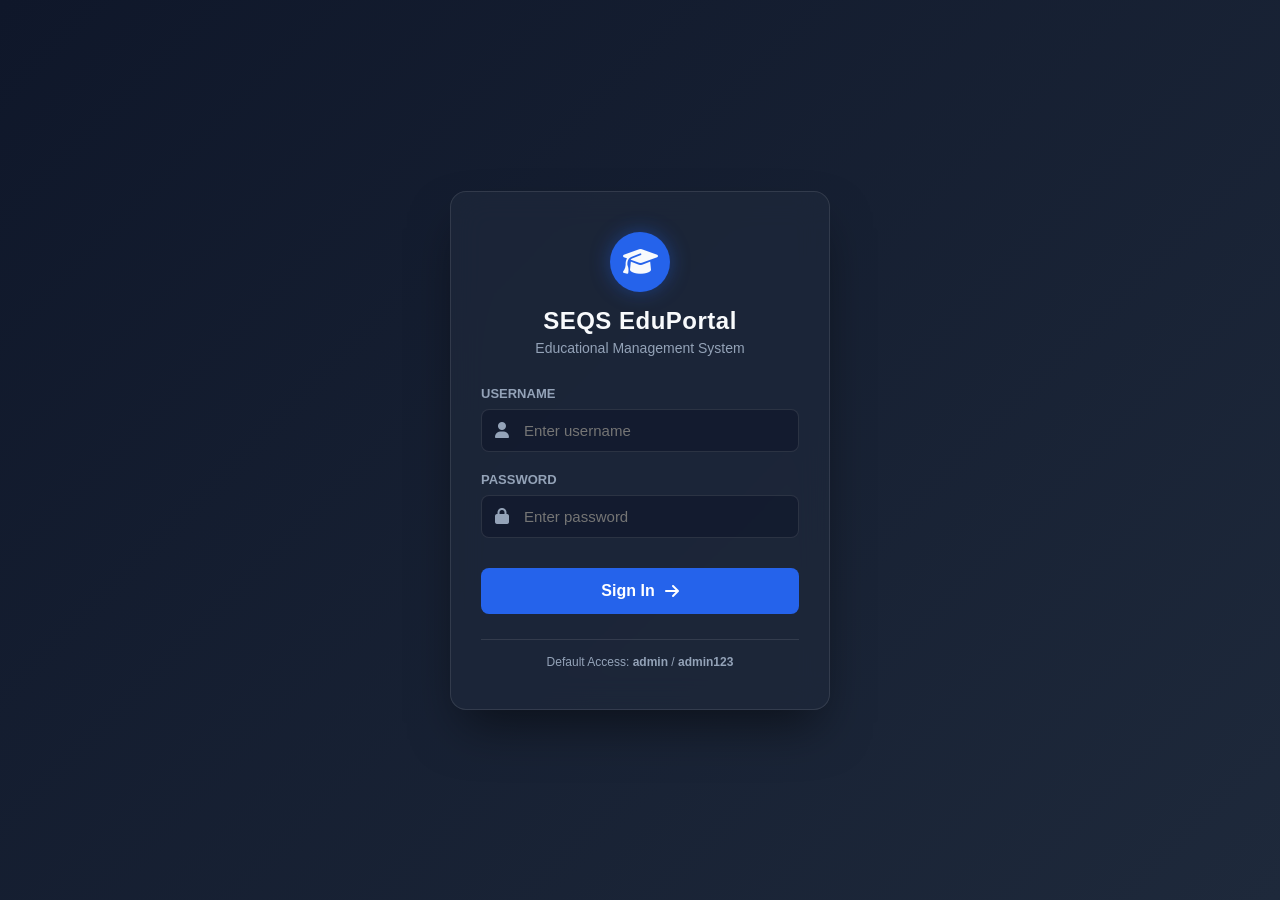
==== login.html @ 7aed267c "Add files via upload" ====
<!DOCTYPE html>
<html lang="en">
<head>
  <meta charset="UTF-8">
  <meta name="viewport" content="width=device-width, initial-scale=1.0">
  <title>SEQS Admin - Professional Login</title>
  <link rel="stylesheet" href="login.css">
  <link rel="stylesheet" href="https://cdnjs.cloudflare.com/ajax/libs/font-awesome/6.4.0/css/all.min.css">
</head>
<body>
  <div id="toast-container" class="toast-container"></div>
  <div class="login-container">
    <div class="login-card">
      <div class="brand-header">
        <div class="brand-logo">
          <i class="fa-solid fa-graduation-cap"></i>
        </div>
        <h2>SEQS EduPortal</h2>
        <p>Educational Management System</p>
      </div>

      <form id="loginForm" class="login-form">
        <div class="input-group">
          <label for="username">Username</label>
          <div class="input-wrapper">
            <i class="fa-solid fa-user"></i>
            <input type="text" id="username" placeholder="Enter username" required autocomplete="username">
          </div>
        </div>

        <div class="input-group">
          <label for="password">Password</label>
          <div class="input-wrapper">
            <i class="fa-solid fa-lock"></i>
            <input type="password" id="password" placeholder="Enter password" required autocomplete="current-password">
          </div>
        </div>

        <button type="submit" class="btn-login" id="btnLogin">
          <span>Sign In</span>
          <i class="fa-solid fa-arrow-right"></i>
        </button>
      </form>

      <div class="login-footer">
        <p>Default Access: <strong>admin</strong> / <strong>admin123</strong></p>
      </div>
    </div>
  </div>
  <script src="login.js"></script>
</body>
</html>
---- login.css ----
:root {
  --primary: #2563eb;
  --primary-dark: #1d4ed8;
  --bg-gradient: linear-gradient(135deg, #0f172a 0%, #1e293b 100%);
  --glass-bg: rgba(255, 255, 255, 0.05);
  --glass-border: rgba(255, 255, 255, 0.1);
  --text-main: #f8fafc;
  --text-muted: #94a3b8;
  --error: #ef4444;
  --success: #10b981;
}

* {
  box-sizing: border-box;
  margin: 0;
  padding: 0;
  font-family: 'Segoe UI', Tahoma, Geneva, Verdana, sans-serif;
}

body {
  min-height: 100vh;
  display: flex;
  align-items: center;
  justify-content: center;
  background: var(--bg-gradient);
  color: var(--text-main);
  overflow: hidden;
  position: relative;
}

.login-container {
  width: 100%;
  max-width: 420px;
  padding: 20px;
  z-index: 10;
}

.login-card {
  background: rgba(30, 41, 59, 0.7);
  backdrop-filter: blur(16px);
  -webkit-backdrop-filter: blur(16px);
  border: 1px solid var(--glass-border);
  border-radius: 16px;
  padding: 40px 30px;
  box-shadow: 0 25px 50px -12px rgba(0, 0, 0, 0.5);
  transition: transform 0.3s ease, box-shadow 0.3s ease;
}

.login-card.shake {
  animation: shake 0.5s cubic-bezier(0.36, 0.07, 0.19, 0.97) both;
}

@keyframes shake {
  10%, 90% { transform: translate3d(-1px, 0, 0); }
  20%, 80% { transform: translate3d(2px, 0, 0); }
  30%, 50%, 70% { transform: translate3d(-4px, 0, 0); }
  40%, 60% { transform: translate3d(4px, 0, 0); }
}

.brand-header {
  text-align: center;
  margin-bottom: 30px;
}

.brand-logo {
  width: 60px;
  height: 60px;
  background: var(--primary);
  border-radius: 50%;
  display: flex;
  align-items: center;
  justify-content: center;
  margin: 0 auto 15px;
  font-size: 28px;
  box-shadow: 0 0 20px rgba(37, 99, 235, 0.4);
}

.brand-header h2 {
  font-size: 24px;
  font-weight: 700;
  letter-spacing: 0.5px;
}

.brand-header p {
  color: var(--text-muted);
  font-size: 14px;
  margin-top: 5px;
}

.login-form {
  display: flex;
  flex-direction: column;
  gap: 20px;
}

.input-group {
  display: flex;
  flex-direction: column;
  gap: 8px;
}

.input-group label {
  font-size: 13px;
  font-weight: 600;
  color: var(--text-muted);
  text-transform: uppercase;
}

.input-wrapper {
  position: relative;
  display: flex;
  align-items: center;
}

.input-wrapper i {
  position: absolute;
  left: 14px;
  color: var(--text-muted);
  font-size: 16px;
}

.input-wrapper input {
  width: 100%;
  padding: 12px 14px 12px 42px;
  background: rgba(15, 23, 42, 0.6);
  border: 1px solid var(--glass-border);
  border-radius: 8px;
  color: #fff;
  font-size: 15px;
  outline: none;
  transition: border-color 0.2s;
}

.input-wrapper input:focus {
  border-color: var(--primary);
}

.btn-login {
  background: var(--primary);
  color: #fff;
  border: none;
  padding: 14px;
  border-radius: 8px;
  font-size: 16px;
  font-weight: 600;
  cursor: pointer;
  display: flex;
  align-items: center;
  justify-content: center;
  gap: 10px;
  transition: background 0.2s, transform 0.1s;
  margin-top: 10px;
}

.btn-login:hover {
  background: var(--primary-dark);
}

.btn-login:active {
  transform: scale(0.98);
}

.login-footer {
  margin-top: 25px;
  text-align: center;
  font-size: 12px;
  color: var(--text-muted);
  border-top: 1px solid var(--glass-border);
  padding-top: 15px;
}

.toast-container {
  position: fixed;
  top: 20px;
  right: 20px;
  z-index: 1000;
  display: flex;
  flex-direction: column;
  gap: 10px;
}

.toast {
  padding: 12px 20px;
  border-radius: 8px;
  background: rgba(15, 23, 42, 0.9);
  color: #fff;
  font-size: 14px;
  display: flex;
  align-items: center;
  gap: 10px;
  box-shadow: 0 10px 15px -3px rgba(0, 0, 0, 0.3);
  border-left: 4px solid var(--primary);
  animation: slideIn 0.3s ease forwards;
}

.toast.error { border-left-color: var(--error); }
.toast.success { border-left-color: var(--success); }

@keyframes slideIn {
  from { transform: translateX(100%); opacity: 0; }
  to { transform: translateX(0); opacity: 1; }
}
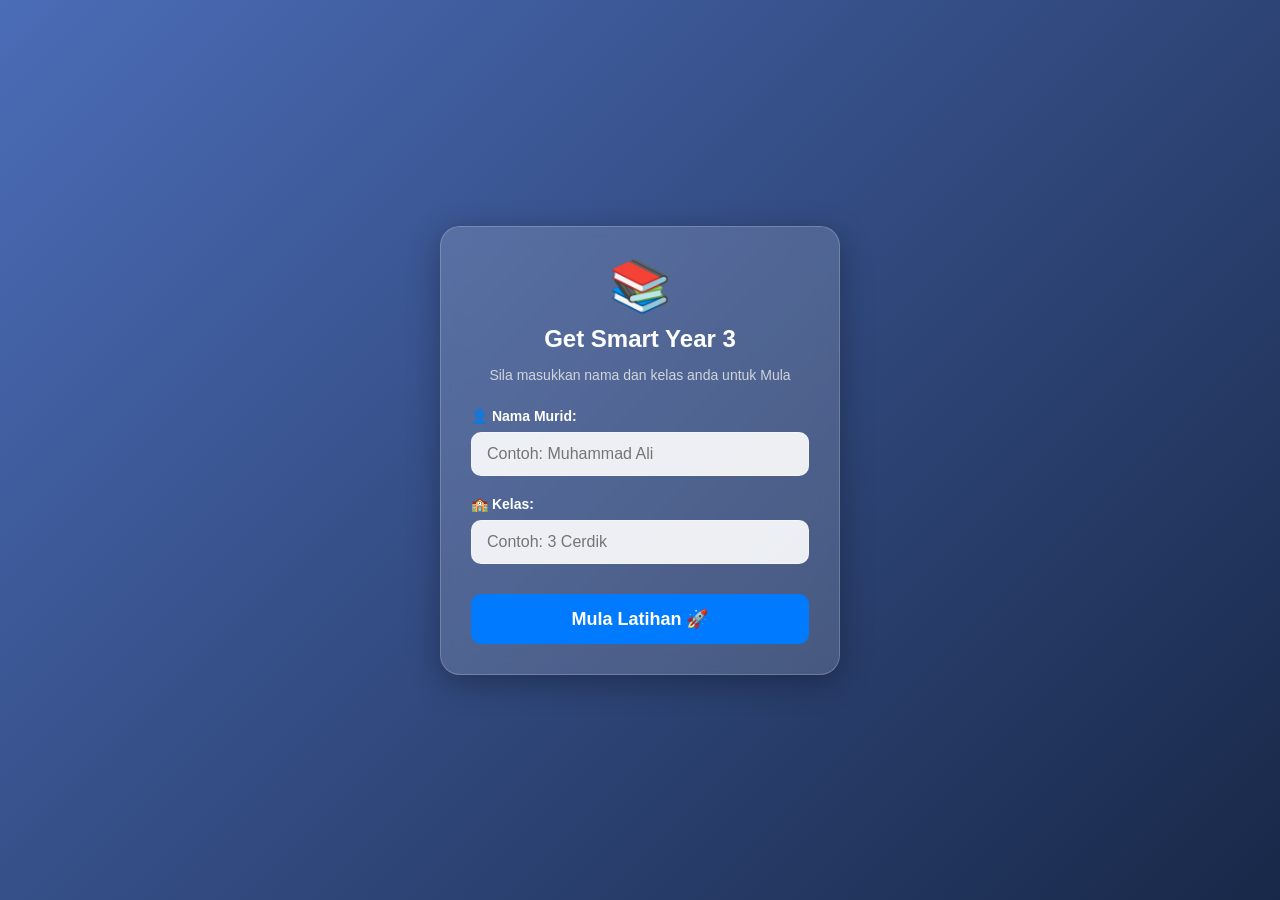
==== commit 3debb412: "Update login.html" ====
--- a/login.html
+++ b/login.html
@@ -1,52 +1,127 @@
 <!DOCTYPE html>
-<html lang="en">
+<html lang="ms">
 <head>
-  <meta charset="UTF-8">
-  <meta name="viewport" content="width=device-width, initial-scale=1.0">
-  <title>SEQS Admin - Professional Login</title>
-  <link rel="stylesheet" href="login.css">
-  <link rel="stylesheet" href="https://cdnjs.cloudflare.com/ajax/libs/font-awesome/6.4.0/css/all.min.css">
+    <meta charset="UTF-8">
+    <meta name="viewport" content="width=device-width, initial-scale=1.0">
+    <title>Get Smart Year 3 - Maklumat Murid</title>
+    <style>
+        * {
+            box-sizing: border-box;
+            font-family: 'Segoe UI', Tahoma, Geneva, Verdana, sans-serif;
+        }
+        body {
+            background: linear-gradient(135deg, #4b6cb7 0%, #182848 100%);
+            min-height: 100vh;
+            display: flex;
+            justify-content: center;
+            align-items: center;
+            margin: 0;
+            padding: 20px;
+        }
+        .card {
+            background: rgba(255, 255, 255, 0.15);
+            backdrop-filter: blur(10px);
+            border-radius: 20px;
+            padding: 30px;
+            width: 100%;
+            max-width: 400px;
+            box-shadow: 0 8px 32px 0 rgba(0, 0, 0, 0.3);
+            border: 1px solid rgba(255, 255, 255, 0.2);
+            color: white;
+            text-align: center;
+        }
+        .icon {
+            font-size: 50px;
+            margin-bottom: 10px;
+        }
+        h2 {
+            margin-top: 0;
+            margin-bottom: 5px;
+        }
+        p {
+            font-size: 14px;
+            color: #d1d5db;
+            margin-bottom: 25px;
+        }
+        .form-group {
+            margin-bottom: 20px;
+            text-align: left;
+        }
+        label {
+            display: block;
+            margin-bottom: 8px;
+            font-size: 14px;
+            font-weight: 600;
+        }
+        input, select {
+            width: 100%;
+            padding: 12px 15px;
+            border-radius: 10px;
+            border: 1px solid rgba(255, 255, 255, 0.3);
+            background: rgba(255, 255, 255, 0.9);
+            color: #333;
+            font-size: 16px;
+            outline: none;
+        }
+        input:focus, select:focus {
+            border-color: #007bff;
+            box-shadow: 0 0 5px rgba(0,123,255,0.5);
+        }
+        .btn-start {
+            width: 100%;
+            padding: 14px;
+            background-color: #007bff;
+            color: white;
+            border: none;
+            border-radius: 10px;
+            font-size: 18px;
+            font-weight: bold;
+            cursor: pointer;
+            transition: 0.3s;
+            margin-top: 10px;
+        }
+        .btn-start:hover {
+            background-color: #0056b3;
+        }
+    </style>
 </head>
 <body>
-  <div id="toast-container" class="toast-container"></div>
-  <div class="login-container">
-    <div class="login-card">
-      <div class="brand-header">
-        <div class="brand-logo">
-          <i class="fa-solid fa-graduation-cap"></i>
-        </div>
-        <h2>SEQS EduPortal</h2>
-        <p>Educational Management System</p>
-      </div>
 
-      <form id="loginForm" class="login-form">
-        <div class="input-group">
-          <label for="username">Username</label>
-          <div class="input-wrapper">
-            <i class="fa-solid fa-user"></i>
-            <input type="text" id="username" placeholder="Enter username" required autocomplete="username">
-          </div>
-        </div>
+    <div class="card">
+        <div class="icon">📚</div>
+        <h2>Get Smart Year 3</h2>
+        <p>Sila masukkan nama dan kelas anda untuk Mula</p>
 
-        <div class="input-group">
-          <label for="password">Password</label>
-          <div class="input-wrapper">
-            <i class="fa-solid fa-lock"></i>
-            <input type="password" id="password" placeholder="Enter password" required autocomplete="current-password">
-          </div>
-        </div>
+        <form id="studentForm" onsubmit="saveAndRedirect(event)">
+            <div class="form-group">
+                <label for="studentName">👤 Nama Murid:</label>
+                <input type="text" id="studentName" placeholder="Contoh: Muhammad Ali" required>
+            </div>
 
-        <button type="submit" class="btn-login" id="btnLogin">
-          <span>Sign In</span>
-          <i class="fa-solid fa-arrow-right"></i>
-        </button>
-      </form>
+            <div class="form-group">
+                <label for="studentClass">🏫 Kelas:</label>
+                <input type="text" id="studentClass" placeholder="Contoh: 3 Cerdik" required>
+            </div>
 
-      <div class="login-footer">
-        <p>Default Access: <strong>admin</strong> / <strong>admin123</strong></p>
-      </div>
+            <button type="submit" class="btn-start">Mula Latihan 🚀</button>
+        </form>
     </div>
-  </div>
-  <script src="login.js"></script>
+
+    <script>
+        function saveAndRedirect(event) {
+            event.preventDefault();
+            
+            // Simpan nama dan kelas murid dalam localStorage
+            const name = document.getElementById('studentName').value;
+            const studentClass = document.getElementById('studentClass').value;
+            
+            localStorage.setItem('studentName', name);
+            localStorage.setItem('studentClass', studentClass);
+
+            // Bawa murid ke halaman soalan/modul utama (tukar 'index.html' mengikut nama fail utama anda jika berbeza)
+            window.location.href = 'index.html'; 
+        }
+    </script>
+
 </body>
-</html>+</html>
